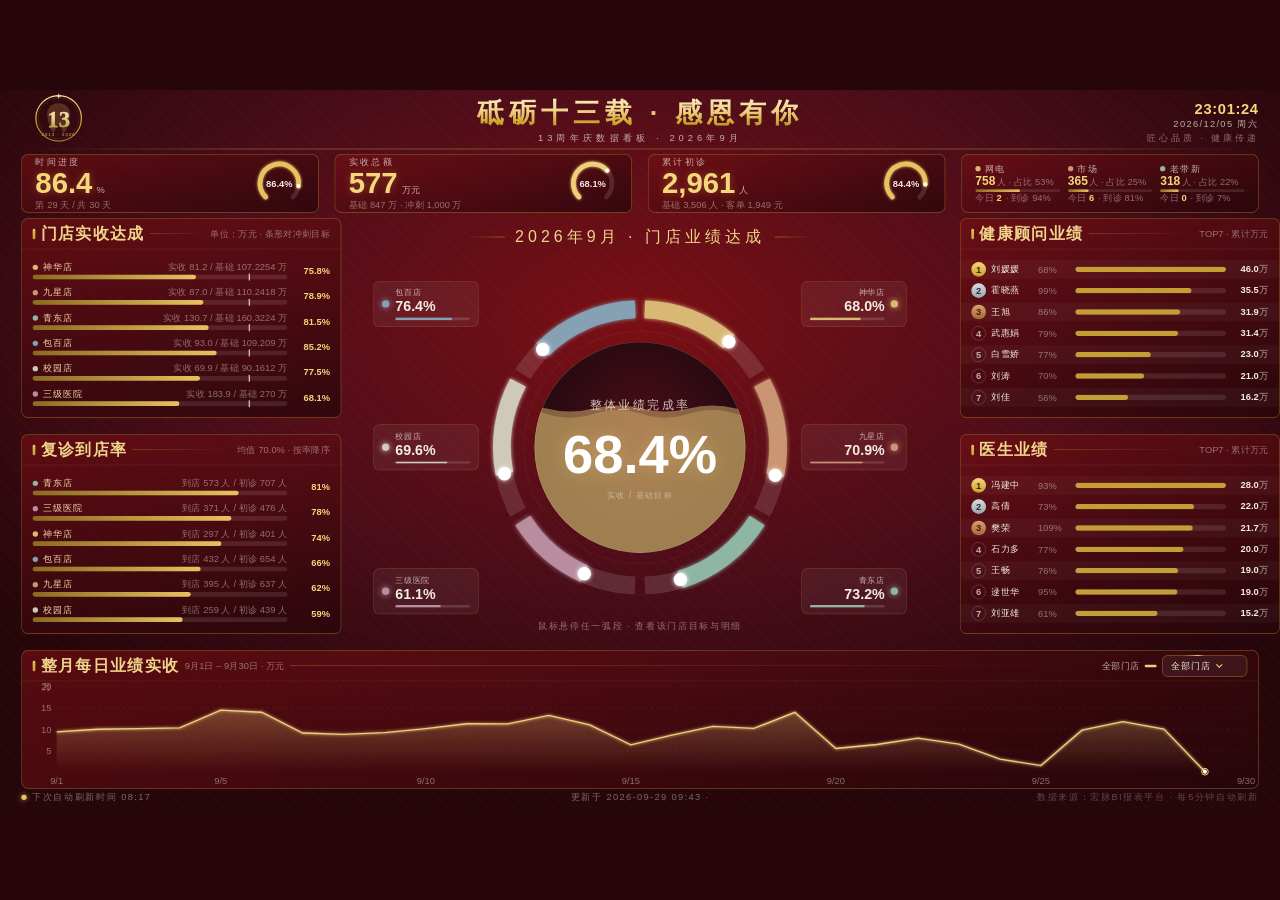
==== site/anniversary/index.html @ acb5a836 "chore: 静态资源版本号 bump 到 v=20260929" ====
<!doctype html>
<html lang="zh-CN" data-page-node-id="bNAlIa9GvkVpchiOoF7Fsz">
  <head data-page-node-id="pRcPVPCFBdSMMbLrFjeiWT">
    <meta charset="UTF-8" data-page-node-id="fTteCExekOCX3ANO8GNjdZ" />
    <meta name="viewport" content="width=device-width, initial-scale=1.0" data-page-node-id="JhB4ZAEZevLRiTJPF1NyBG" />
    <title>13周年庆数据看板 v2</title>
    <link rel="icon" href="data:," />
    <!--------------------------------------------------------------


  二、版式网格（设计像素，全部闭合）
    头部 88 ｜ KPI 行 96–184（4 卡 ×446 gap24）
    主区 192–816 三栏：左 480 / 中 800 / 右 480（gutter 48，边距 32）
       32+480+48+800+48+480+32 = 1920，中央列 560→1360，中心 = 960
    底部折线 840–1048 通栏 1856 ｜ 底边距 32

  三、亮度控制
    大面积底色走深红渐变（水球三色 ×0.78 → L*≈18~27），
    6 段弧统一降饱和到 L*≤70，禁止荧光色与大面积高饱和红。

  四、调试
    ?static=1 跳过入场动画直接呈现终态（截图核对用）
    ?hover=N  模拟悬停第 N 段弧（tooltip 核对用）
    ?beat=N   直接呈现第 N 次心跳后的数据态（建议与 static=1 同用）
    ?hbms=ms  心跳间隔覆盖（默认 300000 = 5 分钟，调试用短间隔）

  五、数据心跳（见 ⑫ 节）
    每 5 分钟 buildData(beat++) 全量重建数据模型并原地刷新：
    KPI / 渠道 chip / 中央水球（弧段+水位+主数字）/ 左右四面板 /
    底部折线，页面不重载。历史日序列固定，增长落在「今天」的
    数据点上；左下角有心跳指示器（倒计时 + 刷新闪烁）。
  ============================================================-->
        <link rel="stylesheet" href="css/style.css?v=20260929" />
  </head>
  <body data-page-node-id="v0FKEsf7Q6nRDLdoApuXJm">
    <div id="stage" data-page-node-id="kpHgrNEEkZe6PAno3AZiqG">
      <!-- ═══════════ Header ═══════════ -->
      <header id="hd" class="rv" data-page-node-id="wEYzkn5nYDAj5ljEAe1Y7S">
        <div class="logo" data-page-node-id="156GlCvEMHMHPoqrzs1CSF">
          <svg viewBox="0 0 180 150" data-page-node-id="gASNDZ9bTVkrAyyckmfHOM">
            <defs data-page-node-id="hqDiLdGtXwyyaEme4GPJWh">
              <linearGradient id="lgRing" x1="0" y1="0" x2="0" y2="1" data-page-node-id="lqxeYtdk4iewFhR3yDb2SH">
                <stop offset="0" stop-color="#fbe7a2" data-page-node-id="FFY9TI5BgzKePglZpI7jYK" />
                <stop offset="0.5" stop-color="#d4af37" data-page-node-id="RoODJLpOfjntsP8UMK7K4A" />
                <stop offset="1" stop-color="#9a7a24" data-page-node-id="HEvY9dDS5gaLxZupJrBT9t" />
              </linearGradient>
              <linearGradient id="lgNum" x1="0" y1="0" x2="0" y2="1" data-page-node-id="Ao8qt6Al73WwDt1gpRjUwL">
                <stop offset="0" stop-color="#fdf3cd" data-page-node-id="Ha32vFqB7SGn9soHdYtvfg" />
                <stop offset="0.45" stop-color="#f0d48a" data-page-node-id="dt03Z1TfhhpD5ZBrbN7TFr" />
                <stop offset="1" stop-color="#a87f1f" data-page-node-id="MylkIHC2j7ACWehBBXiNBk" />
              </linearGradient>
            </defs>
            <path
              d="M0 -28 C-16 -28 -24 -16 -21 -2 C-19 8 -15 26 -10 26 C-5 26 -7 12 0 12 C7 12 5 26 10 26 C15 26 19 8 21 -2 C24 -16 16 -28 0 -28 Z"
              transform="translate(90,72) scale(1.5)"
              fill="#e8c25f"
              opacity="0.2" data-page-node-id="RsiaJ8O6N65sGDhtilJ795"
            />
            <circle
              cx="90"
              cy="72"
              r="64"
              fill="none"
              stroke="url(#lgRing)"
              stroke-width="3.5" data-page-node-id="2CCHN2UXEv8PuBEjy0APqm"
            />
            <circle
              cx="90"
              cy="72"
              r="57"
              fill="none"
              stroke="rgba(212,175,55,0.35)"
              stroke-width="1" data-page-node-id="bCd5TjKRQrcUs7yGlWtTZC"
            />
            <text
              x="90"
              y="97"
              text-anchor="middle"
              font-size="64"
              font-weight="900"
              font-family="Bahnschrift, Microsoft YaHei"
              fill="#4a3608"
              transform="translate(0,2.5)" data-page-node-id="R2Y0nsFZqWWWNmogxF9ROb"
            >
              13
            </text>
            <text
              x="90"
              y="97"
              text-anchor="middle"
              font-size="64"
              font-weight="900"
              font-family="Bahnschrift, Microsoft YaHei"
              fill="url(#lgNum)"
              stroke="#fff8e1"
              stroke-width="0.8"
              paint-order="stroke" data-page-node-id="cmLNA8DesL4ARSBCl8cDCI"
            >
              13
            </text>
            <text
              x="90"
              y="121"
              text-anchor="middle"
              font-size="12"
              letter-spacing="3"
              fill="#e8c25f" data-page-node-id="w2LghVP4Pk8408AM7kDbOS"
            >
              2013 · 2026
            </text>
            <path
              d="M90 1.5 l2.2 5.6 5.6 2.2 -5.6 2.2 -2.2 5.6 -2.2 -5.6 -5.6 -2.2 5.6 -2.2 Z"
              fill="#fbe7a2" data-page-node-id="NrE1xtxqVkxlS9hG5zrr7q"
            />
          </svg>
        </div>
        <div class="title-wrap" data-page-node-id="9TCTEH1GL8MoABwhuIT3JK">
          <h1 data-page-node-id="tMiSZUa9S475jgxGeOnpzD">砥砺十三载 · 感恩有你</h1>
          <div class="subtitle" data-page-node-id="unRnWkU2URs4cFyrSFijpP">13周年庆数据看板 · 2026年9月</div>
        </div>
        <div class="clock" data-page-node-id="I2EozdVsNFKLFbrP7CSTph">
          <div class="t" id="clkTime" data-page-node-id="CklAXqz7jNYkuGRezKDurt">--:--:--</div>
          <div class="d" id="clkDate" data-page-node-id="HKp1TdW5JFSPURgOC2ITIA">————</div>
          <div class="slogan" data-page-node-id="g4IWigsaMyrBHXUSn34NM8">匠心品质 · 健康传递</div>
        </div>
      </header>
      <div class="h-sep" data-page-node-id="c2TKFTtrCtJGPuu5cIxSoY"></div>

      <!-- ═══════════ KPI 行 ═══════════ -->
      <section class="kpis" data-page-node-id="oSrQ1wHtikNl7rWVyhdjDN">
        <div class="kpi rv" data-page-node-id="SEYMCR4YmNM6E5nRwQ7IFp">
          <div class="kpi-l" data-page-node-id="44aorb51xL6MD6YPoZtlcz">
            <div class="kpi-label" data-page-node-id="V92zzAW6HuHXwulFekLh0v">时间进度</div>
            <div class="kpi-val" data-page-node-id="hyriNu5bZcucHpvpL2OOkM">
              <span class="num" id="vTime" data-page-node-id="tIEE3MougiuXbI8ZQb6H0s">0.0</span><span class="unit" data-page-node-id="O7dZuk6k6PlfmLgmGHEvLG">%</span>
            </div>
            <div class="kpi-sub" id="subTime" data-page-node-id="u6JN2mnEIhYJCzTOMCDFlZ">第 — 天 / 共 — 天</div>
          </div>
          <svg class="kpi-ring" id="rTime" viewBox="0 0 76 76" data-page-node-id="Ri1fY9IDdeKz1RI6IpJBEr"></svg>
        </div>
        <div class="kpi rv" data-page-node-id="xRi9tnBVwguL4xviL0JL0x">
          <div class="kpi-l" data-page-node-id="fzAci5xB72Cmhn3D7NAKaT">
            <div class="kpi-label" data-page-node-id="O5rpzulqEDu8IPt1yL2ZdE">实收总额</div>
            <div class="kpi-val" data-page-node-id="RCVx6vrJ17pDKSXDDdmLY9">
              <span class="num" id="vRev" data-page-node-id="InIMxo8T8QPRCyh5iJ6Ayt">0</span><span class="unit" data-page-node-id="SgshnPoZXCHpcYYE85dBF2">万元</span>
            </div>
            <div class="kpi-sub" id="subRev" data-page-node-id="TKbxoZFyBJaGhJ40QJAyX7">冲刺目标 — 万</div>
          </div>
          <svg class="kpi-ring" id="rRev" viewBox="0 0 76 76" data-page-node-id="Qpdsl4Wsvq7b8BEYaNRXwF"></svg>
        </div>
        <div class="kpi rv" data-page-node-id="KUwDDoYRsBBzJocgN3xbk4">
          <div class="kpi-l" data-page-node-id="MGHXHej9tQ5Hyuykaf9URP">
            <div class="kpi-label" data-page-node-id="w1z18vkmG5Nbth9sIqBwyG">累计初诊</div>
            <div class="kpi-val" data-page-node-id="rzB3d2FVG9kCjQAFVdoI1Y">
              <span class="num" id="vInit" data-page-node-id="fIbuGY6w7z44757RwI4yW1">0</span><span class="unit" data-page-node-id="ebtRX31nunjrN7MkISvLin">人</span>
            </div>
            <div class="kpi-sub" id="subInit" data-page-node-id="tzTCCbZm5sNMX1L8b9eey3">客单 — 元</div>
          </div>
          <svg class="kpi-ring" id="rInit" viewBox="0 0 76 76" data-page-node-id="oSgAc6CB6fNtqqdUA3VIWz"></svg>
        </div>
        <div class="kpi rv" data-page-node-id="k71qaQ9eMRFucWOAYcyMGH">
          <div class="kpi-ch" id="chChips" data-page-node-id="TKcTfXJ90g9bT6nKtFfv62"></div>
        </div>
      </section>

      <!-- ═══════════ 左栏 ═══════════ -->
      <section
        class="panel rv"
        id="pRev"
        style="left: 32px; top: 192px; width: 480px; height: 300px" data-page-node-id="0GzqxweOMjRgrN7YKevPSM"
      >
        <div class="panel-hd" data-page-node-id="Df7qdn8ugzR1t7VkyfmpOt">
          <h3 data-page-node-id="QozZiLu8bZZRKTjCXXU3ck">门店实收达成</h3>
          <span class="hline" data-page-node-id="J2i0PtmHDQrnvhUNHukCvz"></span>
          <span class="tag" data-page-node-id="NDKkVHRwoWOS1iuBsFXWVc">单位：万元 · 条形对冲刺目标</span>
        </div>
        <div class="sp-rows" id="rowsRev" data-page-node-id="oeGaWgf1RTmptFVPS90v6Z"></div>
      </section>

      <section
        class="panel rv"
        id="pRevisit"
        style="left: 32px; top: 516px; width: 480px; height: 300px" data-page-node-id="Tlr16npC2SKbjfgHqZH28j"
      >
        <div class="panel-hd" data-page-node-id="XFnaBUeVZULKzVKaM9sH7n">
          <h3 data-page-node-id="4meOhcFOpAJur4xcxxRGqE">复诊到店率</h3>
          <span class="hline" data-page-node-id="DszTDeYF3ndCC9vCzuFB1k"></span>
          <span class="tag" id="tagRevisit" data-page-node-id="RQ2RITb6IYQIkKLbBFJFOM">按率降序</span>
        </div>
        <div class="sp-rows" id="rowsRevisit" data-page-node-id="FMGkPWljnkzDIOqVaobHqA"></div>
      </section>

      <!-- ═══════════ 中央 Hero ═══════════ -->
      <section id="hero" class="rv" data-page-node-id="Hcs3Wq5IqEjFQoJsAtxybO">
        <div class="hero-title" data-page-node-id="udxcUdccvgz40KwyG94nmG">2026年9月 · 门店业绩达成</div>
        <div class="hero-mod" id="heroMod" data-page-node-id="NcHx9vvaZdOX4pXMR6fZUf">
          <svg class="ring" id="heroRing" viewBox="0 24 900 580" data-page-node-id="oFBfNDAOF6fg8EPbnggF1d">
            <defs data-page-node-id="ZAtBHWU98WgYOIvGdYzApS">
              <clipPath id="ballClip" data-page-node-id="X6okBjb4FM2zIkQ7PItKKB">
                <circle cx="450" cy="320" r="178" data-page-node-id="2mrOI5qwmlsTY9cdWhoBEP" />
              </clipPath>
              <filter id="hGlow" x="-40%" y="-40%" width="180%" height="180%" data-page-node-id="LojOhJ60jzLwtPDJQk8CR6">
                <feGaussianBlur stdDeviation="4" result="b" data-page-node-id="sptze4GtMtvLpn2lBLWI1O" />
                <feMerge data-page-node-id="SkjvAi6RWsoyPJ0UF1JC98">
                  <feMergeNode in="b" data-page-node-id="6s5okbFM1wypjGcMHVaaOy" />
                  <feMergeNode in="SourceGraphic" data-page-node-id="oB9EnSy4yF36ZLJp3sIxQe" />
                </feMerge>
              </filter>
              <radialGradient id="ballBg" cx="50%" cy="42%" r="70%" data-page-node-id="1hcQdPhzaAszTiyClJTl3r">
                <stop offset="0%" stop-color="#4d0d18" data-page-node-id="BKjk3cO8xQwqGWFoSQtGSM" />
                <stop offset="60%" stop-color="#2b0a12" data-page-node-id="6uZpT9dD517NbAIDmyNtKt" />
                <stop offset="100%" stop-color="#1c060c" data-page-node-id="WcJydUlnryiaqCZMZX0Ahf" />
              </radialGradient>
            </defs>

            <circle
              cx="450"
              cy="320"
              r="248"
              fill="none"
              stroke="rgba(255,255,255,0.05)"
              stroke-width="1" data-page-node-id="L2FaWi2UX9QwLi5fZzVYWK"
            />
            <g
              id="hTracks"
              fill="none"
              stroke-width="30"
              stroke-linecap="butt" data-page-node-id="16F74CI70Hz8lGDbiC1ARl"
            ></g>
            <g
              id="hProgress"
              fill="none"
              stroke-width="30"
              stroke-linecap="butt"
              filter="url(#hGlow)" data-page-node-id="XTuYBhTYVBFj40mw9bPC3D"
            ></g>
            <g id="hDots" data-page-node-id="F7JTJT2tn6gvTGutGUcLb0"></g>
            <g
              id="hHits"
              fill="none"
              stroke="transparent"
              stroke-width="52"
              stroke-linecap="butt" data-page-node-id="QHZ4kCTcOSt2P3NM7bZJow"
            ></g>

            <g clip-path="url(#ballClip)" data-page-node-id="ttIOl0gnBMeBeR1Yr37CqP">
              <circle cx="450" cy="320" r="178" fill="url(#ballBg)" data-page-node-id="DXxDqY4JIU6l09di5Br8qY" />
              <path
                class="wave wave2"
                id="hWave2"
                fill="rgba(217,184,118,0.30)" data-page-node-id="gbnCEguQdvYVyL05fw3IiQ"
              />
              <path
                class="wave wave1"
                id="hWave1"
                fill="rgba(240,207,122,0.45)" data-page-node-id="sbmvpVToEQyccxw8WA5EnU"
              />
              <circle
                cx="450"
                cy="320"
                r="178"
                fill="none"
                stroke="rgba(255,255,255,0.18)"
                stroke-width="2" data-page-node-id="Izxj37aIKlKDKiMkdtNV5G"
              />
            </g>

            <text
              id="hTitle"
              x="450"
              y="256"
              text-anchor="middle"
              fill="rgba(243,236,225,0.82)"
              font-size="20"
              letter-spacing="4" data-page-node-id="M8IrhxILRbvdKg6MKCFG0F"
            >
              整体业绩完成率
            </text>
            <text
              id="hPct"
              x="450"
              y="364"
              text-anchor="middle"
              fill="#ffffff"
              font-size="66"
              font-weight="bold"
              style="filter: drop-shadow(0 0 14px rgba(240, 207, 122, 0.35))" data-page-node-id="CIAla1GZfyE1LyfhWI1Vof"
            >
              0%
            </text>
            <text
              id="hSub"
              x="450"
              y="406"
              text-anchor="middle"
              fill="rgba(243,236,225,0.5)"
              font-size="14"
              letter-spacing="2" data-page-node-id="0GqUyPJaSjgS7rOAofabEU"
            >
              实收 / 基础目标
            </text>
            <circle
              cx="450"
              cy="320"
              r="196"
              fill="none"
              stroke="rgba(255,255,255,0.08)"
              stroke-width="1" data-page-node-id="HYSdoiNoFfucWOA3QdTG3E"
            />
          </svg>
          <div class="arc-tip" id="arcTip" data-page-node-id="xIo1mhSntoETWOtp1KP4oK"></div>
        </div>
        <div class="hero-note" data-page-node-id="3TYCyp9G5N9l7gcm4QKAZ9">鼠标悬停任一弧段 · 查看该门店目标与明细</div>
      </section>

      <!-- ═══════════ 右栏 ═══════════ -->
      <section
        class="panel rv"
        id="pConsult"
        style="left: 1440px; top: 192px; width: 480px; height: 300px" data-page-node-id="kRfCaFvjkXph3bc9i23jSs"
      >
        <div class="panel-hd" data-page-node-id="uOcdFUICFULbVEim69jLhf">
          <h3 data-page-node-id="PXQI3zoMDydTjfKYFMge5v">健康顾问业绩</h3>
          <span class="hline" data-page-node-id="BKbFTxDVNHv76pxE9Rf3qr"></span>
          <span class="tag" data-page-node-id="scFnl15bqPgjUEw5bwAO5I">TOP7 · 累计万元</span>
        </div>
        <div class="rk-rows" id="rowsConsult" data-page-node-id="eIhjYHHNaf2bXhnruvDbFs"></div>
      </section>

      <section
        class="panel rv"
        id="pDoctor"
        style="left: 1440px; top: 516px; width: 480px; height: 300px" data-page-node-id="PjST9TWZQzSukMxJgl08mK"
      >
        <div class="panel-hd" data-page-node-id="IjDSf5qnbT3bcYrxnxmnRA">
          <h3 data-page-node-id="Q0sSzF1gGajtAcdxzGbIRA">医生业绩</h3>
          <span class="hline" data-page-node-id="9EmBxb9q80FfxQWtfCSAIh"></span>
          <span class="tag" data-page-node-id="x02npfRNWDVHyEkIwSiJ5l">TOP7 · 累计万元</span>
        </div>
        <div class="rk-rows" id="rowsDoctor" data-page-node-id="4jyv3nmACCBaUFkffHQNrL"></div>
      </section>

      <!-- ═══════════ 底部折线 ═══════════ -->
      <section
        class="panel rv"
        id="pTrend"
        style="left: 32px; top: 840px; width: 1856px; height: 208px" data-page-node-id="0vVEOpzuJDFpRTDcBZBpus"
      >
        <div class="panel-hd" data-page-node-id="0Do9Z3sa4iosGv7Wi3I4Pn">
          <h3 data-page-node-id="aEbSErwdqdBNw5huFzG8uo">整月每日业绩实收</h3>
          <span class="tag" id="trendTag" data-page-node-id="qkWsZhy7rD6NC8gFIYkrT0">9月1日 – 9月30日 · 万元</span>
          <span class="hline" data-page-node-id="E5qyjyKikJUyTL5P7dfBNq"></span>
          <span class="tag" id="lgName" style="color: var(--text-sub)" data-page-node-id="DNN0VnadnUPq17GSUMQJMl"
            >全部门店</span
          >
          <span
            style="
              display: inline-block;
              width: 18px;
              height: 4px;
              border-radius: 2px;
              background: var(--line-main);
            " data-page-node-id="DnZOtBW0QsTjCo9zug98fi"
          ></span>
          <div class="select" id="sel" data-page-node-id="mPky8XGgjq62QeZ8cg4JF2">
            <button class="select-btn sheen" id="selBtn" data-page-node-id="VcsZkrGuGI9cWAqyZZph16">
              <span id="selLabel" data-page-node-id="FNW8sqfAJpyrdUid9Cm2lv">全部门店</span>
              <svg viewBox="0 0 10 10" data-page-node-id="2Itxf4RokqO64nHUTA0UFB">
                <path
                  d="M1 3 L5 7 L9 3"
                  fill="none"
                  stroke="#f0cf7a"
                  stroke-width="1.6"
                  stroke-linecap="round" data-page-node-id="0WIhmfEKo50cefiEE1xWHa"
                />
              </svg>
            </button>
            <ul class="select-menu" id="selMenu" data-page-node-id="Lcitea5kCge3CBSVG0zJC9"></ul>
          </div>
        </div>
        <div class="trend-body" data-page-node-id="cG6pEsfDe5LBg1e3n7ulFJ">
          <svg id="trendSvg" data-page-node-id="26MbuVXxDaZJH9LO3SY5Sa">
            <defs data-page-node-id="Ym4lP9vMdS1kbgvrJt8QYr">
              <linearGradient id="tArea" x1="0" y1="0" x2="0" y2="1" data-page-node-id="CGSwFTFG9pieTJiE4o4ysi">
                <stop
                  id="tAreaA"
                  offset="0"
                  stop-color="#f0cf7a"
                  stop-opacity="0.28" data-page-node-id="GfY665C3uBCvHJfMIhg0XG"
                />
                <stop
                  id="tAreaB"
                  offset="1"
                  stop-color="#f0cf7a"
                  stop-opacity="0" data-page-node-id="CfNCJsdbUtsSf3RWTNfHr6"
                />
              </linearGradient>
              <filter id="tGlow" x="-20%" y="-40%" width="140%" height="180%" data-page-node-id="AV3iCsUjQ5TwCaGWUB8ZP8">
                <feGaussianBlur stdDeviation="2.4" result="b" data-page-node-id="N2RRiYJb4iYTovp9GGWQFn" />
                <feMerge data-page-node-id="GhGwQ5WRP3zcCsj2wftdnC">
                  <feMergeNode in="b" data-page-node-id="gBF3PVzo3weOHr8WLMpaFK" />
                  <feMergeNode in="SourceGraphic" data-page-node-id="qMZjeOTNAG4ZfQhiV4lG2t" />
                </feMerge>
              </filter>
            </defs>
            <g id="tGrid" data-page-node-id="Mm6sNlXBqczanyQpGcY3i3"></g>
            <path id="lgArea" fill="url(#tArea)" data-page-node-id="NElzhacJCJGnJOndXfSOFE" />
            <path id="lgLine" data-page-node-id="5RSnTLFuE0Ce5NmSq2z3r3" />
            <circle class="pulse" id="lgPulse" r="5" data-page-node-id="AyLQ2JjmeXhxXYISbwHnlS" />
            <circle fill="#fff" id="lgEndDot" r="3.2" data-page-node-id="jD3NmXOrdC1bKDNkBvpAKp" />
            <line
              id="hoverLn"
              stroke="rgba(240,207,122,0.45)"
              stroke-dasharray="3 3"
              style="display: none" data-page-node-id="g2JiCguQGFcfdaEm6EHYqF"
            />
            <circle
              id="hoverDot"
              r="4"
              fill="#fff"
              stroke="#f0cf7a"
              stroke-width="2"
              style="display: none" data-page-node-id="dbmbgW9vb6hiutbLK3cIXc"
            />
            <rect id="hoverPad" fill="transparent" data-page-node-id="ONqfYV8zuojevLUThfpQrL" />
          </svg>
          <div class="tip" id="tip" data-page-node-id="GctQe5uvQMoGu9sw9JBTqr"></div>
        </div>
      </section>

      <div class="hb" id="hbBox" data-page-node-id="3hhycehBeJIC3UjBGNAcG8">
        <span class="hb-dot" data-page-node-id="Zt2YRKpWM0av7BPilP6weL"></span>
        <span id="hbText" data-page-node-id="6SQbtYVyIXeD9TjoJtU4ui"> 下次刷新时间 --:--</span>
      </div>
      <div class="foot-updated" id="footUpdated">更新于 --</div>
      <div class="foot-note" data-page-node-id="hqwaJQjd3VyY5kEyzMBYX4">
        数据来源：宏脉BI报表平台 · 每5分钟自动刷新
      </div>
    </div>

        <script src="js/data.js?v=20260929"></script>
    <script type="module" src="js/main.js?v=20260929"></script>
  </body>
</html>
---- site/anniversary/css/style.css ----
/* ══════════ ① 设计令牌 ══════════ */
      :root {
        /* 背景：水球三色整体压暗一档 */
        --bg-hi: #7a0f14;
        --bg-mid: #4c0d19;
        --bg-low: #26060b;
        /* 面板 */
        --panel-top: rgba(122, 15, 20, 0.6);
        --panel-bottom: rgba(38, 6, 11, 0.78);
        --panel-border: rgba(212, 175, 55, 0.38);
        /* 金色系 */
        --gold-num: #f5d67b;
        --gold-deep: #c9a227;
        --gold-line: #d4af37;
        /* 文字 */
        --text-main: #f3ece1;
        --text-sub: rgba(243, 236, 225, 0.72);
        --text-dim: rgba(243, 236, 225, 0.45);
        --track: rgba(255, 255, 255, 0.1);
        /* 进度条金渐变 */
        --bar-a: #8a6a1f;
        --bar-b: #e8c25f;
        --line-main: #f0cf7a;
        --num-font: "Bahnschrift", "Microsoft YaHei", sans-serif;
        /* ── 排版系统：字号 5 档 + 8 的倍数间距 ── */
        --t1: 66px; /* 巨数（JS 自动适配） */
        --t2: 44px; /* KPI 数值 */
        --t3: 24px; /* 面板标题 */
        --t4: 18px; /* 正文 */
        --t5: 14px; /* 辅助（最小字号，不得低于此值） */
        --sp-1: 8px;
        --sp-2: 16px;
        --sp-3: 24px;
        --sp-4: 32px;
        --hd-h: 46px; /* 面板头高 */
      }

      * {
        box-sizing: border-box;
        margin: 0;
        padding: 0;
      }
      html,
      body {
        width: 100%;
        height: 100%;
      }
      body {
        position: fixed;
        inset: 0;
        overflow: hidden;
        background: var(--bg-low);
        font-family: "Microsoft YaHei", "PingFang SC", sans-serif;
        color: var(--text-main);
        font-variant-numeric: tabular-nums;
      }

      /* ══════════ ② 舞台 ══════════ */
      #stage {
        position: absolute;
        left: 50%;
        top: 50%;
        width: 1920px;
        height: 1080px;
        transform: translate(-50%, -50%) scale(var(--s, 1));
        transform-origin: center center;
        background: radial-gradient(
          1200px 700px at 50% 32%,
          var(--bg-hi) 0%,
          var(--bg-mid) 55%,
          var(--bg-low) 100%
        );
        overflow: hidden;
      }
      #stage::before {
        content: "";
        position: absolute;
        inset: 0;
        background: repeating-linear-gradient(
          45deg,
          rgba(255, 255, 255, 0.014) 0 2px,
          transparent 2px 14px
        );
        pointer-events: none;
      }

      /* ══════════ ③ 通用面板 ══════════ */
      .panel {
        position: absolute;
        background: linear-gradient(
          165deg,
          var(--panel-top),
          var(--panel-bottom)
        );
        border: 1px solid var(--panel-border);
        border-radius: 10px;
      }
      .panel-hd {
        height: var(--hd-h);
        display: flex;
        align-items: center;
        gap: var(--sp-1);
        padding: 0 var(--sp-2);
        border-bottom: 1px solid rgba(212, 175, 55, 0.18);
      }
      .panel-hd::before {
        content: "";
        flex: none;
        width: 4px;
        height: var(--sp-2);
        border-radius: 2px;
        background: linear-gradient(180deg, #e8c25f, #c9a227);
      }
      .panel-hd h3 {
        flex: none;
        font-size: var(--t3);
        font-weight: 600;
        letter-spacing: 2px;
        color: #f0d48a;
        white-space: nowrap;
      }
      .panel-hd .hline {
        flex: 1;
        min-width: var(--sp-1);
        height: 1px;
        background: linear-gradient(
          90deg,
          rgba(212, 175, 55, 0.4),
          transparent
        );
      }
      .panel-hd .tag {
        flex: none;
        font-size: var(--t5);
        color: var(--text-dim);
        white-space: nowrap;
      }

      /* 入场：JS 逐个加 .in */
      .rv {
        opacity: 0;
        transform: translateY(14px);
      }
      .rv.in {
        opacity: 1;
        transform: none;
        transition:
          opacity 0.7s ease,
          transform 0.7s cubic-bezier(0.22, 0.9, 0.35, 1);
      }
      .noanim .rv {
        opacity: 1;
        transform: none;
        transition: none;
      }
      .noanim .sp-bar i,
      .noanim .rk-bar i,
      .noanim .chip-bar i {
        transition: none;
      }
      .noanim .pulse {
        animation: none;
        opacity: 0;
      }
      .noanim .select-btn::after {
        animation: none;
        display: none;
      }

      /* ══════════ ④ Header ══════════ */
      header {
        position: absolute;
        left: 0;
        top: 0;
        width: 100%;
        height: 88px;
      }
      .logo {
        position: absolute;
        left: var(--sp-4);
        top: 4px;
        width: 112px;
        height: 80px;
      }
      .logo svg {
        width: 100%;
        height: 100%;
        display: block;
      }
      .title-wrap {
        position: absolute;
        left: 200px;
        right: 200px;
        height: 88px;
        display: flex;
        flex-direction: column;
        align-items: center;
        justify-content: center;
        gap: 2px;
      }
      .title-wrap h1 {
        font-size: 40px;
        font-weight: 700;
        letter-spacing: 8px;
        background: linear-gradient(
          180deg,
          #fdf3cd 0%,
          #f0d48a 42%,
          #c9a227 78%,
          #9a7a24 100%
        );
        -webkit-background-clip: text;
        background-clip: text;
        color: transparent;
        white-space: nowrap;
      }
      .title-wrap .subtitle {
        font-size: var(--t5);
        letter-spacing: 6px;
        color: var(--text-sub);
        white-space: nowrap;
      }
      .clock {
        position: absolute;
        right: var(--sp-4);
        top: var(--sp-2);
        text-align: right;
        line-height: 1.4;
      }
      .clock .t {
        font: 600 22px var(--num-font);
        color: var(--gold-num);
        letter-spacing: 1px;
      }
      .clock .d {
        font-size: var(--t5);
        color: var(--text-sub);
        letter-spacing: 2px;
      }
      .clock .slogan {
        font-size: var(--t5);
        color: var(--text-dim);
        letter-spacing: 4px;
      }
      .h-sep {
        position: absolute;
        top: 88px;
        left: var(--sp-4);
        right: var(--sp-4);
        height: 1px;
        background: linear-gradient(
          90deg,
          transparent,
          rgba(212, 175, 55, 0.55) 18%,
          rgba(212, 175, 55, 0.55) 82%,
          transparent
        );
      }

      /* ══════════ ⑤ KPI 行 ══════════ */
      .kpis {
        position: absolute;
        left: var(--sp-4);
        top: 96px;
        width: 1856px;
        height: 88px;
        display: flex;
        gap: var(--sp-3);
      }
      .kpi {
        width: 446px;
        display: flex;
        align-items: center;
        gap: var(--sp-2);
        padding: 0 20px;
        background: linear-gradient(
          165deg,
          var(--panel-top),
          var(--panel-bottom)
        );
        border: 1px solid var(--panel-border);
        border-radius: 10px;
      }
      .kpi-l {
        flex: 1;
        min-width: 0;
        display: flex;
        flex-direction: column;
        gap: 0;
      }
      .kpi-label {
        font-size: var(--t5);
        color: var(--text-sub);
        letter-spacing: 3px;
        line-height: 18px;
      }
      .kpi-val {
        display: flex;
        align-items: baseline;
        gap: 6px;
        line-height: 46px;
        height: 46px; /* 定高：baseline 对齐的字形包络可达 54px，会把底部小字顶出卡片 */
      }
      .kpi-val .num {
        font: 700 var(--t2) var(--num-font);
        line-height: 46px; /* font 简写会把 line-height 重置为 normal(44px字号≈57px行高)，曾致卡内文字溢出边框 */
        color: var(--gold-num);
        text-shadow: 0 0 12px rgba(245, 180, 80, 0.32);
        white-space: nowrap;
      }
      .kpi-val .unit {
        font-size: var(--t5);
        color: var(--text-sub);
      }
      .kpi-sub {
        font-size: var(--t5);
        color: var(--text-dim);
        line-height: 18px;
        white-space: nowrap;
      }
      .kpi-ring {
        flex: none;
        width: 76px;
        height: 76px;
      }
      .kpi-ring .ring-txt {
        font: 700 var(--t5) var(--num-font);
        fill: var(--text-main);
      }

      /* 渠道卡：3 枚内联 chip */
      .kpi-ch {
        flex: 1;
        display: flex;
        gap: 12px;
      }
      .chip {
        flex: 1;
        min-width: 0;
        display: flex;
        flex-direction: column;
        gap: 0;
      }
      .chip-name {
        font-size: var(--t5);
        color: var(--text-sub);
        letter-spacing: 2px;
        line-height: 18px;
        display: flex;
        align-items: center;
        gap: 6px;
        white-space: nowrap;
      }
      .chip-name .dot {
        width: 8px;
        height: 8px;
        border-radius: 50%;
        flex: none;
      }
      .chip-val {
        font-size: var(--t5);
        color: var(--text-dim);
        line-height: 22px;
        white-space: nowrap;
        overflow: hidden;
        text-overflow: ellipsis;
      }
      .chip-val b {
        font: 700 var(--t4) var(--num-font);
        color: var(--gold-num);
        margin-right: 2px;
      }
      .chip-bar {
        height: 4px;
        border-radius: 2px;
        background: var(--track);
        overflow: hidden;
      }
      .chip-bar i {
        display: block;
        height: 100%;
        width: 0;
        border-radius: 2px;
        background: linear-gradient(90deg, var(--bar-a), var(--bar-b));
        transition: width 1.4s cubic-bezier(0.22, 0.9, 0.35, 1);
      }

      /* ══════════ ⑥ 左栏：门店行（2 行式，32px 闭合） ══════════ */
      .sp-rows {
        height: calc(100% - var(--hd-h));
        padding: var(--sp-2) 0;
        display: flex;
        flex-direction: column;
        gap: 6px;
      }
      .sp-row {
        flex: none;
        height: 32px;
        display: grid;
        grid-template-columns: 1fr 52px;
        grid-template-rows: 16px 7px;
        row-gap: 3px;
        column-gap: 12px;
        align-content: center;
        padding: 0 var(--sp-2);
      }
      .sp-l1 {
        grid-column: 1;
        grid-row: 1;
        display: flex;
        align-items: center;
        gap: var(--sp-1);
        min-width: 0;
      }
      .sp-l1 .dot {
        width: 8px;
        height: 8px;
        border-radius: 50%;
        flex: none;
      }
      .sp-name {
        flex: none;
        font-size: var(--t5);
        color: #f3d9a8;
        letter-spacing: 1px;
        white-space: nowrap;
      }
      .sp-meta {
        margin-left: auto;
        font-size: var(--t5);
        color: var(--text-dim);
        white-space: nowrap;
        overflow: hidden;
        text-overflow: ellipsis;
      }
      .sp-bar-wrap {
        grid-column: 1;
        grid-row: 2;
        position: relative;
        height: 7px;
      }
      .sp-bar {
        position: absolute;
        inset: 0;
        border-radius: 4px;
        background: var(--track);
      }
      .sp-bar i {
        position: absolute;
        left: 0;
        top: 0;
        height: 100%;
        width: 0;
        border-radius: 4px;
        background: linear-gradient(90deg, var(--bar-a), var(--bar-b));
        transition: width 1.6s cubic-bezier(0.22, 0.9, 0.35, 1);
      }
      /* 基础目标刻度：冲刺 = 基础 × 1.18 → 恒在 84.7% */
      .sp-bar .tick {
        position: absolute;
        left: 84.7%;
        top: -2px;
        width: 2px;
        height: 11px;
        background: rgba(255, 255, 255, 0.7);
        border-radius: 1px;
      }
      .sp-pct {
        grid-column: 2;
        grid-row: 1 / span 2;
        align-self: center;
        text-align: right;
        font: 700 var(--t5) var(--num-font);
        color: var(--gold-num);
        white-space: nowrap;
      }

      /* ══════════ ⑦ 右栏：排名行（28px 闭合） ══════════ */
      .rk-rows {
        height: calc(100% - var(--hd-h));
        padding: var(--sp-2) 0;
        display: flex;
        flex-direction: column;
        gap: 4px;
      }
      .rk-row {
        flex: none;
        height: 28px;
        display: grid;
        grid-template-columns: 22px 1fr 72px 56px;
        align-items: center;
        gap: var(--sp-1);
        padding: 0 var(--sp-2);
        border-radius: 6px;
      }
      .rk-row.has-store {
        grid-template-columns: 22px 62px 48px 1fr 56px;
      }
      .rk-row:nth-child(odd) {
        background: rgba(255, 255, 255, 0.03);
      }
      .rk-badge {
        width: 22px;
        height: 22px;
        border-radius: 50%;
        display: flex;
        align-items: center;
        justify-content: center;
        font: 600 var(--t5) var(--num-font);
        color: var(--text-sub);
        border: 1px solid rgba(255, 255, 255, 0.22);
      }
      .rk-badge.r1 {
        background: linear-gradient(180deg, #f5d67b, #c9a227);
        color: #3a2506;
        border: none;
      }
      .rk-badge.r2 {
        background: linear-gradient(180deg, #d9dde2, #9aa3ad);
        color: #2c3037;
        border: none;
      }
      .rk-badge.r3 {
        background: linear-gradient(180deg, #e0a06a, #a5653a);
        color: #3a220d;
        border: none;
      }
      .rk-name {
        font-size: var(--t5);
        color: var(--text-main);
        white-space: nowrap;
        overflow: hidden;
        text-overflow: ellipsis;
      }
      .rk-store {
        font-size: var(--t5);
        color: var(--text-dim);
        white-space: nowrap;
      }
      .rk-bar {
        height: 8px;
        border-radius: 4px;
        background: var(--track);
        overflow: hidden;
      }
      .rk-bar i {
        display: block;
        height: 100%;
        width: 0;
        border-radius: 4px;
        background: var(--c, var(--gold-line));
        opacity: 0.88;
        transition: width 1.4s cubic-bezier(0.22, 0.9, 0.35, 1);
      }
      .rk-val {
        font: 600 var(--t5) var(--num-font);
        color: var(--text-main);
        text-align: right;
        white-space: nowrap;
      }
      .rk-val small {
        font-size: var(--t5);
        color: var(--text-dim);
        margin-left: 1px;
      }

      /* ══════════ ⑧ 中央 Hero（参考图1 范式） ══════════ */
      #hero {
        position: absolute;
        left: 560px;
        top: 192px;
        width: 800px;
        height: 624px;
      }
      .hero-title {
        position: absolute;
        left: 0;
        right: 0;
        top: 12px;
        height: var(--sp-4);
        display: flex;
        align-items: center;
        justify-content: center;
        gap: var(--sp-2);
        font-size: var(--t3);
        letter-spacing: 6px;
        color: #f0d48a;
        white-space: nowrap;
      }
      .hero-title::before,
      .hero-title::after {
        content: "";
        width: 56px;
        height: 1px;
        background: linear-gradient(
          90deg,
          transparent,
          rgba(212, 175, 55, 0.7)
        );
      }
      .hero-title::after {
        transform: scaleX(-1);
      }
      .hero-mod {
        position: absolute;
        left: 0;
        right: 0;
        top: 81px;
        --u: 0.8889px;
      }
      .hero-mod svg.ring {
        width: 100%;
        height: auto;
        display: block;
      }
      .hero-note {
        position: absolute;
        left: 0;
        right: 0;
        top: 604px;
        height: var(--sp-2);
        text-align: center;
        font-size: var(--t5);
        color: var(--text-dim);
        letter-spacing: 2px;
        white-space: nowrap;
      }

      /* 左右门店标签（width / 字号走 --u，随模块等比缩放） */
      .store-label {
        position: absolute;
        display: flex;
        align-items: center;
        gap: calc(var(--u) * 10);
        width: calc(var(--u) * 178);
        padding: calc(var(--u) * 10) calc(var(--u) * 14);
        border-radius: calc(var(--u) * 10);
        background: rgba(255, 255, 255, 0.055);
        border: 1px solid rgba(212, 175, 55, 0.22);
        transform: translateY(-50%);
        transition:
          box-shadow 0.25s ease,
          border-color 0.25s ease,
          opacity 0.25s ease;
      }
      .store-label.left {
        left: 0;
      }
      .store-label.right {
        right: 0;
        flex-direction: row-reverse;
        text-align: right;
      }
      .store-label .dot {
        width: calc(var(--u) * 12);
        height: calc(var(--u) * 12);
        border-radius: 50%;
        flex: none;
        box-shadow: 0 0 calc(var(--u) * 10) currentColor;
      }
      .store-label .info {
        flex: 1;
        min-width: 0;
      }
      .store-label .name {
        font-size: calc(var(--u) * 14);
        color: var(--text-sub);
        letter-spacing: 1px;
        white-space: nowrap;
        overflow: hidden;
        text-overflow: ellipsis;
      }
      .store-label .pct {
        font-size: calc(var(--u) * 24);
        font-weight: bold;
        color: var(--text-main);
        line-height: 1.15;
        font-variant-numeric: tabular-nums;
      }
      .store-label .bar {
        margin-top: calc(var(--u) * 5);
        height: calc(var(--u) * 4);
        border-radius: calc(var(--u) * 2);
        background: rgba(255, 255, 255, 0.15);
        overflow: hidden;
      }
      .store-label .bar i {
        display: block;
        height: 100%;
        width: 0;
        border-radius: calc(var(--u) * 2);
        transition: width 1.6s cubic-bezier(0.22, 0.9, 0.35, 1);
      }
      /* 弧段 hover：高亮命中项，其余降亮 */
      .hero-mod.focus .store-label {
        opacity: 0.38;
      }
      .hero-mod.focus .store-label.on {
        opacity: 1;
        border-color: rgba(212, 175, 55, 0.65);
      }

      /* 波浪平移：整数波长 → 无缝循环 */
      .wave1 {
        animation: drift1 7s linear infinite;
      }
      .wave2 {
        animation: drift2 4.5s linear infinite;
      }
      @keyframes drift1 {
        from {
          transform: translateX(0);
        }
        to {
          transform: translateX(-160px);
        }
      }
      @keyframes drift2 {
        from {
          transform: translateX(-80px);
        }
        to {
          transform: translateX(0);
        }
      }
      .noanim .wave1,
      .noanim .wave2 {
        animation: none;
      }

      /* 弧段 hover tooltip */
      .arc-tip {
        position: absolute;
        display: none;
        pointer-events: none;
        transform: translate(-50%, -100%);
        background: rgba(24, 5, 9, 0.95);
        border: 1px solid rgba(212, 175, 55, 0.5);
        border-radius: var(--sp-1);
        padding: 12px var(--sp-2);
        font-size: var(--t5);
        line-height: 1.9;
        color: var(--text-main);
        white-space: nowrap;
        z-index: 20;
        box-shadow: 0 8px 26px rgba(0, 0, 0, 0.55);
      }
      .arc-tip b {
        color: var(--gold-num);
        font: 700 var(--t4) var(--num-font);
        margin-left: 4px;
      }
      .arc-tip .hd {
        display: flex;
        align-items: center;
        gap: 6px;
        color: var(--text-sub);
        letter-spacing: 2px;
        border-bottom: 1px solid rgba(212, 175, 55, 0.25);
        padding-bottom: 4px;
        margin-bottom: 4px;
      }
      .arc-tip .hd .dot {
        width: 8px;
        height: 8px;
        border-radius: 50%;
      }
      .arc-tip .col {
        color: var(--text-dim);
      }

      /* ══════════ ⑨ 底部折线 + 门店选择器 ══════════ */
      #pTrend {
        overflow: visible;
      }
      .trend-body {
        position: relative;
        height: calc(100% - var(--hd-h));
      }
      #trendSvg {
        display: block;
        width: 100%;
        height: 100%;
      }
      .axis-txt {
        font: var(--t5) var(--num-font);
        fill: var(--text-dim);
      }
      .grid-ln {
        stroke: rgba(255, 255, 255, 0.08);
        stroke-dasharray: 4 5;
      }
      #lgLine {
        fill: none;
        stroke: var(--line-main);
        stroke-width: 2;
        filter: url(#tGlow);
      }
      .pulse {
        fill: none;
        stroke: var(--line-main);
        stroke-width: 1.5;
        transform-box: fill-box;
        transform-origin: center;
        animation: pulse 2.2s ease-out infinite;
      }
      @keyframes pulse {
        0% {
          transform: scale(0.4);
          opacity: 0.9;
        }
        70% {
          transform: scale(2.4);
          opacity: 0;
        }
        100% {
          transform: scale(2.4);
          opacity: 0;
        }
      }
      .tip {
        position: absolute;
        display: none;
        pointer-events: none;
        background: rgba(24, 5, 9, 0.94);
        border: 1px solid rgba(212, 175, 55, 0.5);
        border-radius: var(--sp-1);
        padding: var(--sp-1) 12px;
        font-size: var(--t5);
        line-height: 1.8;
        color: var(--text-main);
        white-space: nowrap;
        z-index: 30;
      }
      .tip b {
        color: var(--gold-num);
        font: 600 var(--t5) var(--num-font);
      }

      .select {
        position: relative;
        z-index: 40;
      }
      .select-btn {
        position: relative;
        display: flex;
        align-items: center;
        gap: var(--sp-1);
        height: var(--sp-4);
        padding: 0 12px;
        min-width: 128px;
        background: rgba(255, 255, 255, 0.06);
        border: 1px solid rgba(212, 175, 55, 0.45);
        border-radius: var(--sp-1);
        color: var(--text-main);
        font-size: var(--t5);
        font-family: inherit;
        letter-spacing: 1px;
        cursor: pointer;
      }
      .select-btn:hover {
        background: rgba(255, 255, 255, 0.1);
      }
      .select-btn svg {
        width: 10px;
        height: 10px;
        transition: transform 0.25s;
      }
      .select.open .select-btn svg {
        transform: rotate(180deg);
      }
      @property --ang {
        syntax: "<angle>";
        inherits: false;
        initial-value: 0deg;
      }
      .select.open .select-btn::after,
      .select-btn.sheen::after {
        content: "";
        position: absolute;
        inset: -2px;
        border-radius: 10px;
        padding: 1.5px;
        background: conic-gradient(
          from var(--ang),
          transparent 0deg 295deg,
          rgba(240, 207, 122, 0.9) 325deg,
          transparent 360deg
        );
        -webkit-mask:
          linear-gradient(#000 0 0) content-box,
          linear-gradient(#000 0 0);
        -webkit-mask-composite: xor;
        mask:
          linear-gradient(#000 0 0) content-box,
          linear-gradient(#000 0 0);
        mask-composite: exclude;
        animation: sheen 3.2s linear infinite;
        pointer-events: none;
      }
      @keyframes sheen {
        to {
          --ang: 360deg;
        }
      }
      .select-menu {
        position: absolute;
        right: 0;
        bottom: calc(100% + var(--sp-1));
        min-width: 148px;
        list-style: none;
        background: rgba(30, 7, 12, 0.96);
        border: 1px solid rgba(212, 175, 55, 0.45);
        border-radius: 10px;
        padding: 6px;
        display: none;
        box-shadow: 0 10px 30px rgba(0, 0, 0, 0.5);
      }
      .select.open .select-menu {
        display: block;
      }
      .select-menu li {
        display: flex;
        align-items: center;
        gap: var(--sp-1);
        padding: var(--sp-1) 10px;
        border-radius: 7px;
        font-size: var(--t5);
        color: var(--text-sub);
        cursor: pointer;
        transition: 0.3s;
      }
      .select-menu li:hover {
        background: rgba(212, 175, 55, 0.16);
        color: var(--text-main);
      }
      .select-menu:hover li:not(:hover) {
        filter: blur(1.2px);
        opacity: 0.55;
        transform: scale(0.97);
      }
      .select-menu li.cur {
        color: var(--gold-num);
      }
      .select-menu .dot {
        width: 9px;
        height: 9px;
        border-radius: 50%;
        flex: none;
      }
      .select-menu li.all .dot {
        background: var(--line-main);
      }

      .foot-note {
        position: absolute;
        right: var(--sp-4);
        bottom: 10px;
        font-size: var(--t5);
        letter-spacing: 2px;
        color: rgba(243, 236, 225, 0.28);
      }

      /* ══════════ ⑩ 数据心跳指示器（左下角） ══════════ */
      .hb {
        position: absolute;
        left: var(--sp-4);
        bottom: 10px;
        display: flex;
        align-items: center;
        gap: var(--sp-1);
        font-size: var(--t5);
        letter-spacing: 2px;
        color: rgba(243, 236, 225, 0.42);
      }
      .hb-dot {
        flex: none;
        width: 8px;
        height: 8px;
        border-radius: 50%;
        background: #e8c25f;
        box-shadow: 0 0 8px rgba(232, 194, 95, 0.75);
        animation: hbBreath 2.6s ease-in-out infinite;
      }
      .hb.flash .hb-dot {
        animation: hbFlash 1.1s ease-out;
      }
      .hb.flash #hbText {
        color: var(--gold-num);
      }
      #hbText {
        transition: color 1.2s ease;
      }
      @keyframes hbBreath {
        0%,
        100% {
          opacity: 0.4;
        }
        50% {
          opacity: 1;
        }
      }
      @keyframes hbFlash {
        0% {
          transform: scale(1);
          box-shadow: 0 0 4px rgba(232, 194, 95, 0.6);
        }
        22% {
          transform: scale(1.9);
          box-shadow: 0 0 18px rgba(255, 232, 160, 1);
        }
        100% {
          transform: scale(1);
          box-shadow: 0 0 8px rgba(232, 194, 95, 0.75);
        }
      }
      .noanim .hb-dot {
        animation: none;
        opacity: 0.9;
      }
      /* 心跳刷新时排序列轻淡入 */
      .bfade {
        animation: bfade 0.5s ease;
      }
      @keyframes bfade {
        from {
          opacity: 0.45;
        }
        to {
          opacity: 1;
        }
      }

      /* ══════════ 更新时间（数据来源时间戳，页面最底部中央） ══════════ */
      .foot-updated {
        position: absolute;
        left: 50%;
        bottom: 10px;
        transform: translateX(-50%);
        font-size: var(--t5);
        letter-spacing: 2px;
        color: rgba(243, 236, 225, 0.42);
        white-space: nowrap;
      }
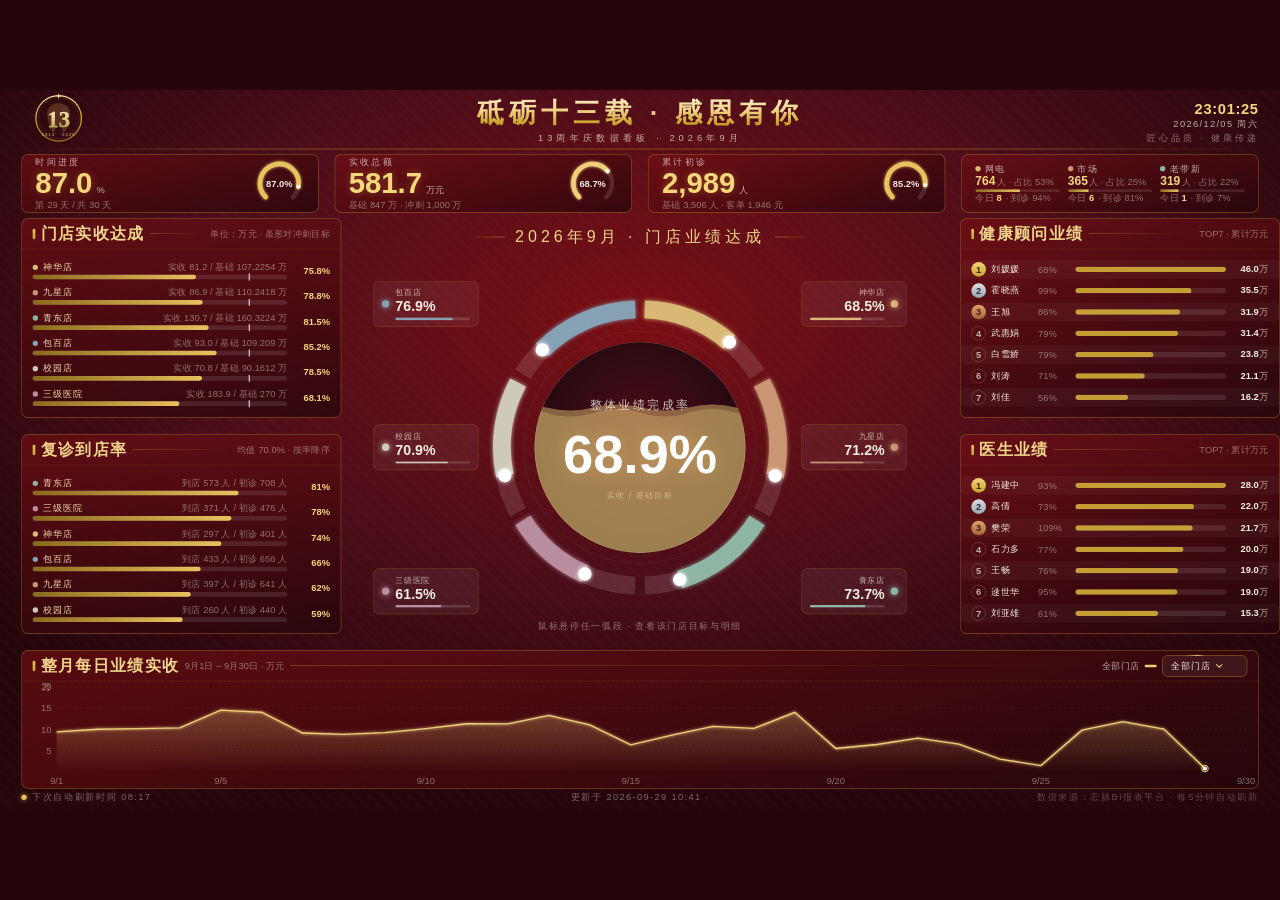
==== commit 2ba14483: "feat: 弧段tooltip改为初诊完成率并新增平均单休行" ====
--- a/site/anniversary/index.html
+++ b/site/anniversary/index.html
@@ -30,7 +30,7 @@
     底部折线，页面不重载。历史日序列固定，增长落在「今天」的
     数据点上；左下角有心跳指示器（倒计时 + 刷新闪烁）。
   ============================================================-->
-        <link rel="stylesheet" href="css/style.css?v=20260929" />
+        <link rel="stylesheet" href="css/style.css?v=20260929-2" />
   </head>
   <body data-page-node-id="v0FKEsf7Q6nRDLdoApuXJm">
     <div id="stage" data-page-node-id="kpHgrNEEkZe6PAno3AZiqG">
@@ -438,7 +438,7 @@
       </div>
     </div>
 
-        <script src="js/data.js?v=20260929"></script>
-    <script type="module" src="js/main.js?v=20260929"></script>
+        <script src="js/data.js?v=20260929-2"></script>
+    <script type="module" src="js/main.js?v=20260929-2"></script>
   </body>
 </html>
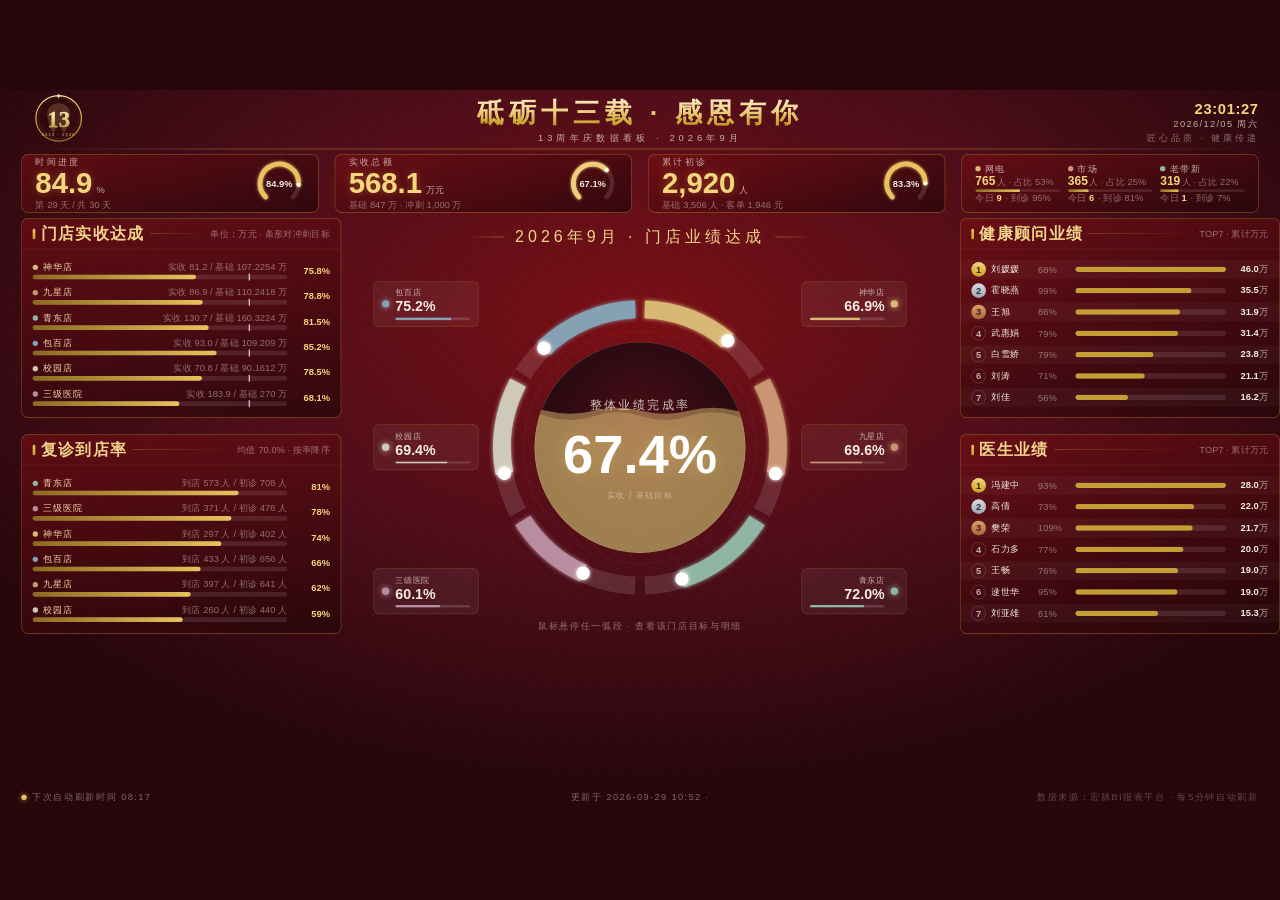
==== commit 52166271: "chore: 版本号 bump v=20260929-3" ====
--- a/site/anniversary/index.html
+++ b/site/anniversary/index.html
@@ -30,7 +30,7 @@
     底部折线，页面不重载。历史日序列固定，增长落在「今天」的
     数据点上；左下角有心跳指示器（倒计时 + 刷新闪烁）。
   ============================================================-->
-        <link rel="stylesheet" href="css/style.css?v=20260929-2" />
+        <link rel="stylesheet" href="css/style.css?v=20260929-3" />
   </head>
   <body data-page-node-id="v0FKEsf7Q6nRDLdoApuXJm">
     <div id="stage" data-page-node-id="kpHgrNEEkZe6PAno3AZiqG">
@@ -438,7 +438,7 @@
       </div>
     </div>
 
-        <script src="js/data.js?v=20260929-2"></script>
-    <script type="module" src="js/main.js?v=20260929-2"></script>
+        <script src="js/data.js?v=20260929-3"></script>
+    <script type="module" src="js/main.js?v=20260929-3"></script>
   </body>
 </html>
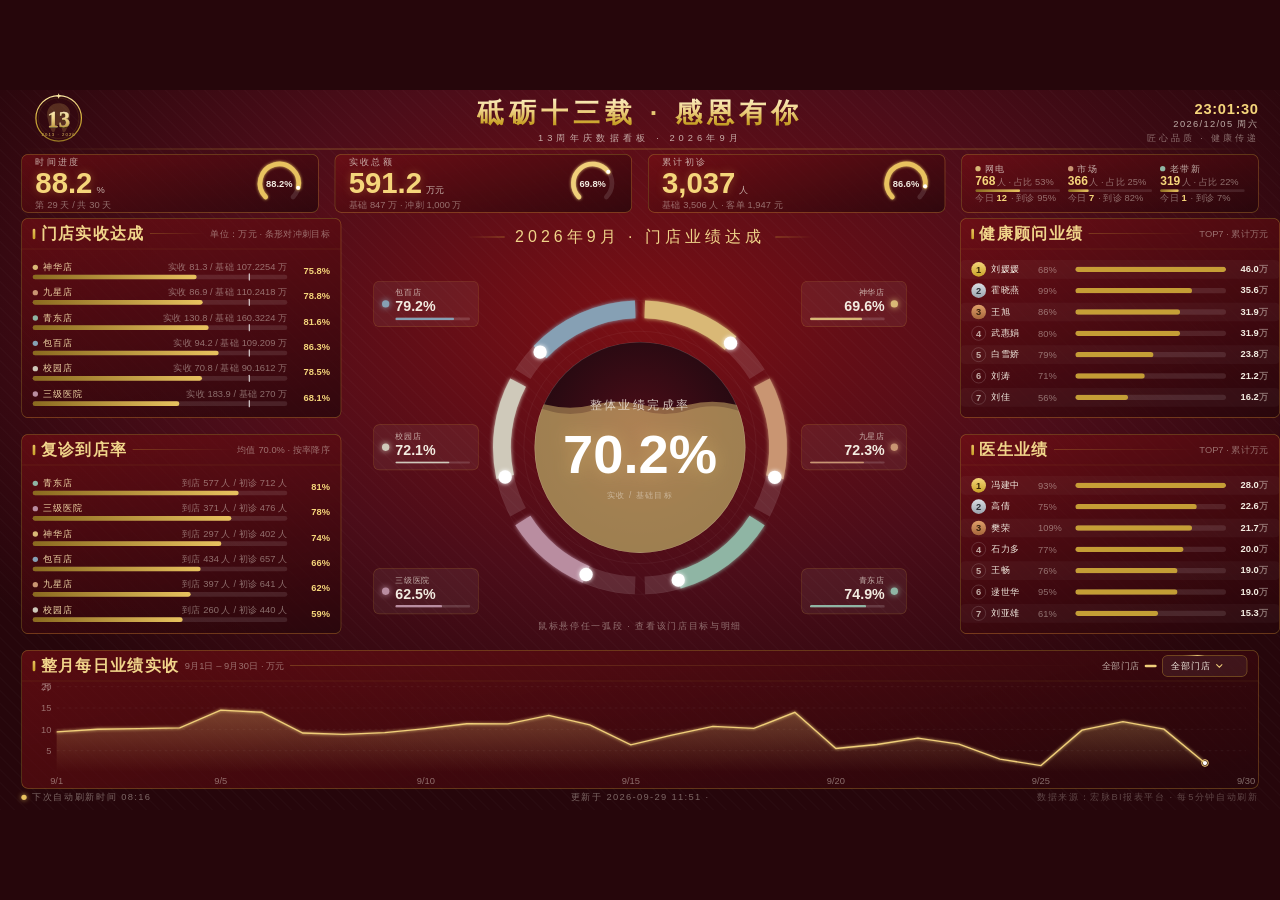
==== commit e6c33c3b: "feat: 曲线今日点取门店表今日业绩;每日业绩拆独立工作流每天凌晨2点抓一次" ====
--- a/site/anniversary/index.html
+++ b/site/anniversary/index.html
@@ -30,7 +30,7 @@
     底部折线，页面不重载。历史日序列固定，增长落在「今天」的
     数据点上；左下角有心跳指示器（倒计时 + 刷新闪烁）。
   ============================================================-->
-        <link rel="stylesheet" href="css/style.css?v=20260929-3" />
+        <link rel="stylesheet" href="css/style.css?v=20260929-4" />
   </head>
   <body data-page-node-id="v0FKEsf7Q6nRDLdoApuXJm">
     <div id="stage" data-page-node-id="kpHgrNEEkZe6PAno3AZiqG">
@@ -438,7 +438,7 @@
       </div>
     </div>
 
-        <script src="js/data.js?v=20260929-3"></script>
-    <script type="module" src="js/main.js?v=20260929-3"></script>
+        <script src="js/data.js?v=20260929-4"></script>
+    <script type="module" src="js/main.js?v=20260929-4"></script>
   </body>
 </html>
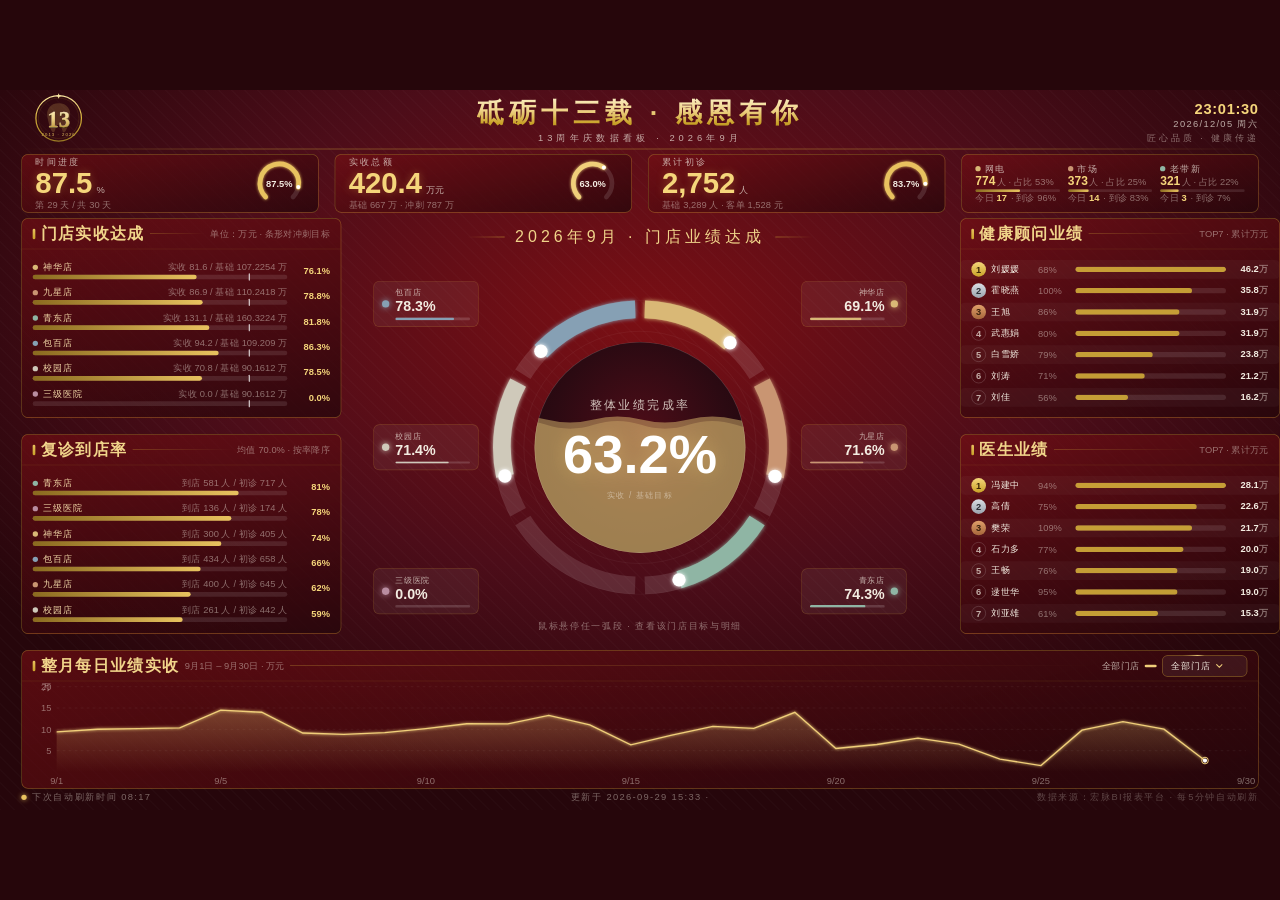
==== commit 9f59d6f0: "feat: 三级医院弧段接入BI门店表「医院」真实数据(原名/别名双向兼容,撤占位)" ====
--- a/site/anniversary/index.html
+++ b/site/anniversary/index.html
@@ -30,7 +30,7 @@
     底部折线，页面不重载。历史日序列固定，增长落在「今天」的
     数据点上；左下角有心跳指示器（倒计时 + 刷新闪烁）。
   ============================================================-->
-        <link rel="stylesheet" href="css/style.css?v=20260929-4" />
+        <link rel="stylesheet" href="css/style.css?v=20260929-5" />
   </head>
   <body data-page-node-id="v0FKEsf7Q6nRDLdoApuXJm">
     <div id="stage" data-page-node-id="kpHgrNEEkZe6PAno3AZiqG">
@@ -438,7 +438,7 @@
       </div>
     </div>
 
-        <script src="js/data.js?v=20260929-4"></script>
-    <script type="module" src="js/main.js?v=20260929-4"></script>
+        <script src="js/data.js?v=20260929-5"></script>
+    <script type="module" src="js/main.js?v=20260929-5"></script>
   </body>
 </html>
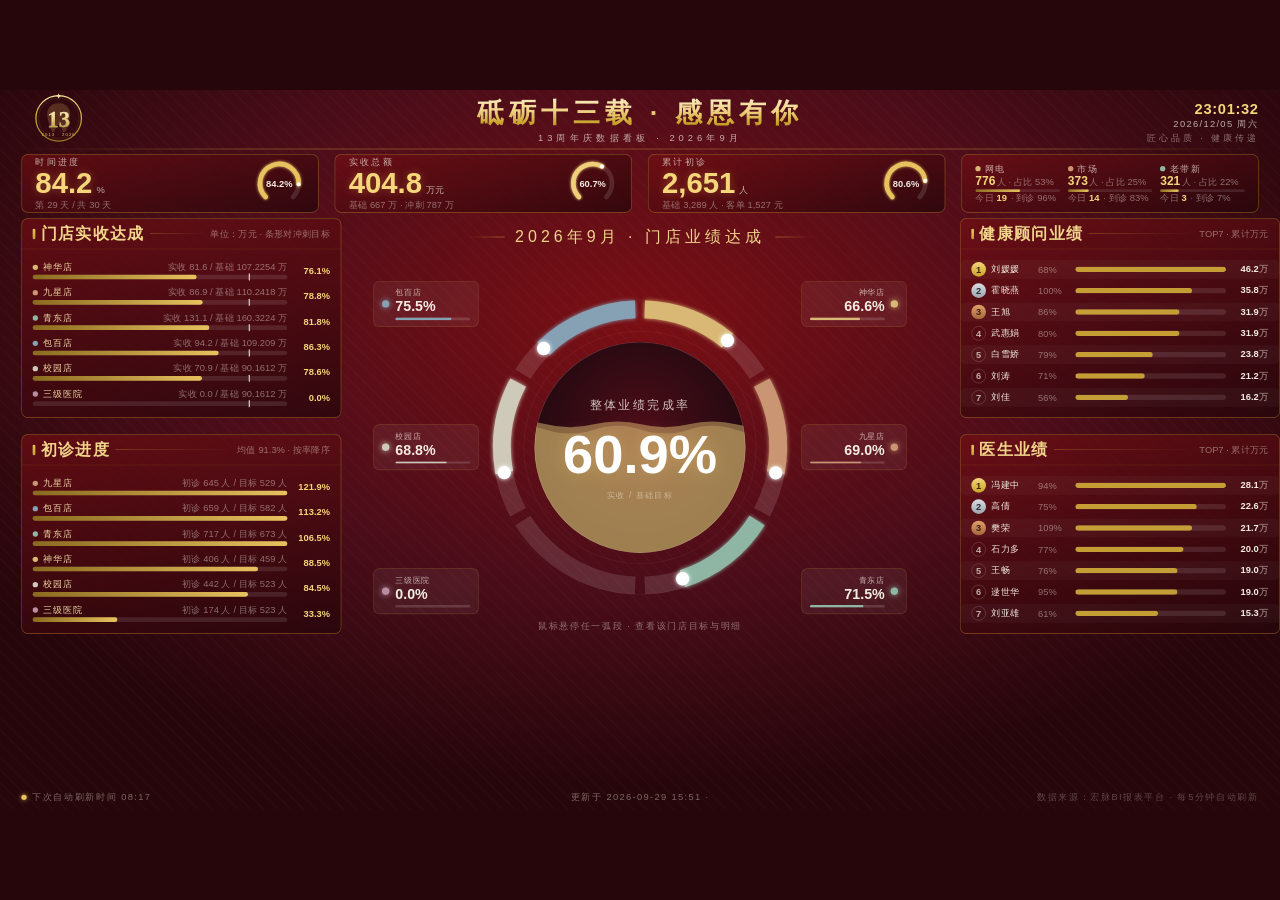
==== commit c361ba75: "feat: 左栏「复诊到店率」改为「初诊进度」,数据用BI原生初诊到诊/初诊目标/初诊完成率" ====
--- a/site/anniversary/index.html
+++ b/site/anniversary/index.html
@@ -30,7 +30,7 @@
     底部折线，页面不重载。历史日序列固定，增长落在「今天」的
     数据点上；左下角有心跳指示器（倒计时 + 刷新闪烁）。
   ============================================================-->
-        <link rel="stylesheet" href="css/style.css?v=20260929-5" />
+        <link rel="stylesheet" href="css/style.css?v=20260929-6" />
   </head>
   <body data-page-node-id="v0FKEsf7Q6nRDLdoApuXJm">
     <div id="stage" data-page-node-id="kpHgrNEEkZe6PAno3AZiqG">
@@ -183,7 +183,7 @@
         style="left: 32px; top: 516px; width: 480px; height: 300px" data-page-node-id="Tlr16npC2SKbjfgHqZH28j"
       >
         <div class="panel-hd" data-page-node-id="XFnaBUeVZULKzVKaM9sH7n">
-          <h3 data-page-node-id="4meOhcFOpAJur4xcxxRGqE">复诊到店率</h3>
+          <h3 data-page-node-id="4meOhcFOpAJur4xcxxRGqE">初诊进度</h3>
           <span class="hline" data-page-node-id="DszTDeYF3ndCC9vCzuFB1k"></span>
           <span class="tag" id="tagRevisit" data-page-node-id="RQ2RITb6IYQIkKLbBFJFOM">按率降序</span>
         </div>
@@ -438,7 +438,7 @@
       </div>
     </div>
 
-        <script src="js/data.js?v=20260929-5"></script>
-    <script type="module" src="js/main.js?v=20260929-5"></script>
+        <script src="js/data.js?v=20260929-6"></script>
+    <script type="module" src="js/main.js?v=20260929-6"></script>
   </body>
 </html>
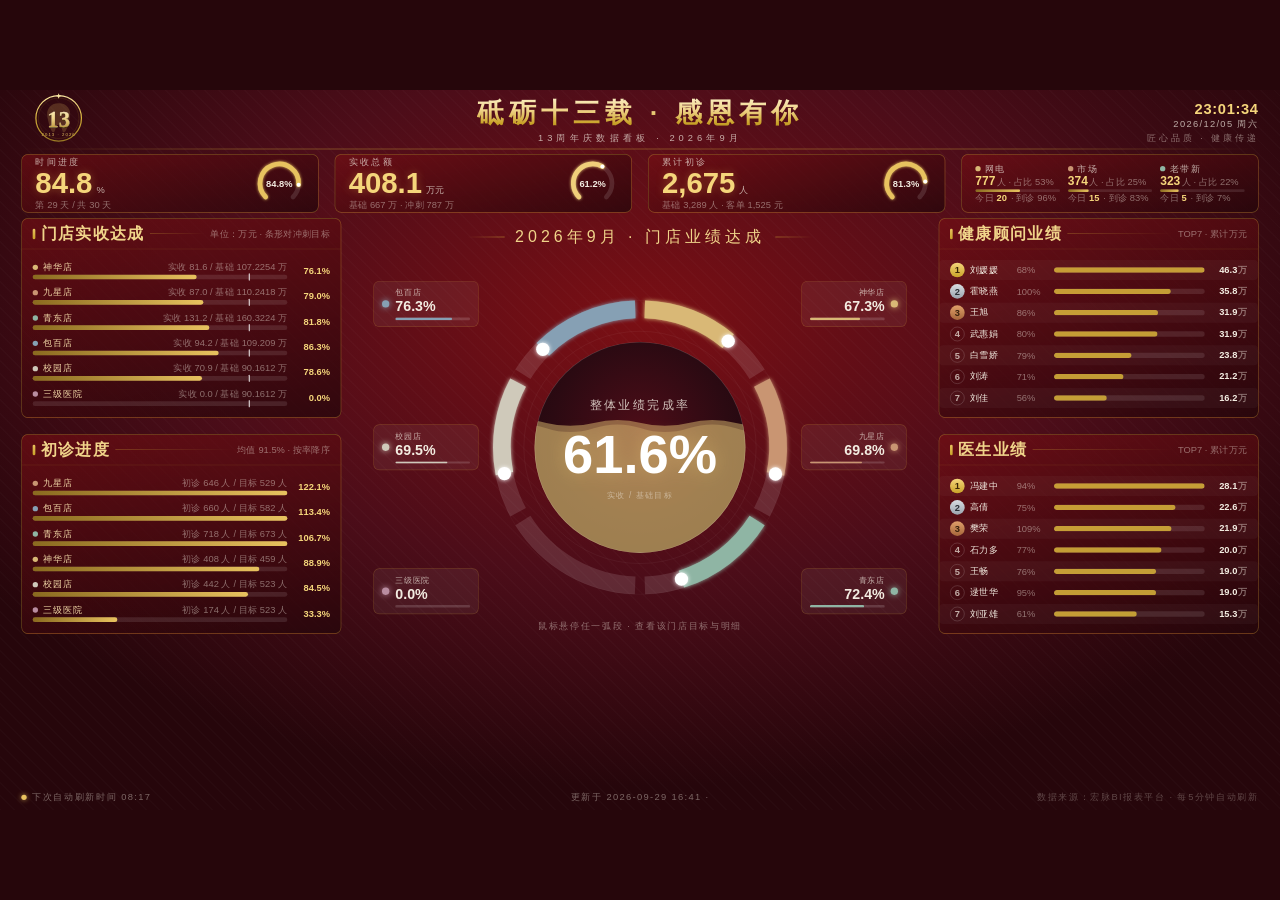
==== commit 6cd5053b: "fix: 右栏面板贴边(右边距0)改为1408与左边距32对称;右栏行高28→30与左栏视觉规格一致" ====
--- a/site/anniversary/index.html
+++ b/site/anniversary/index.html
@@ -30,7 +30,7 @@
     底部折线，页面不重载。历史日序列固定，增长落在「今天」的
     数据点上；左下角有心跳指示器（倒计时 + 刷新闪烁）。
   ============================================================-->
-        <link rel="stylesheet" href="css/style.css?v=20260929-6" />
+        <link rel="stylesheet" href="css/style.css?v=20260929-7" />
   </head>
   <body data-page-node-id="v0FKEsf7Q6nRDLdoApuXJm">
     <div id="stage" data-page-node-id="kpHgrNEEkZe6PAno3AZiqG">
@@ -317,7 +317,7 @@
       <section
         class="panel rv"
         id="pConsult"
-        style="left: 1440px; top: 192px; width: 480px; height: 300px" data-page-node-id="kRfCaFvjkXph3bc9i23jSs"
+        style="left: 1408px; top: 192px; width: 480px; height: 300px" data-page-node-id="kRfCaFvjkXph3bc9i23jSs"
       >
         <div class="panel-hd" data-page-node-id="uOcdFUICFULbVEim69jLhf">
           <h3 data-page-node-id="PXQI3zoMDydTjfKYFMge5v">健康顾问业绩</h3>
@@ -330,7 +330,7 @@
       <section
         class="panel rv"
         id="pDoctor"
-        style="left: 1440px; top: 516px; width: 480px; height: 300px" data-page-node-id="PjST9TWZQzSukMxJgl08mK"
+        style="left: 1408px; top: 516px; width: 480px; height: 300px" data-page-node-id="PjST9TWZQzSukMxJgl08mK"
       >
         <div class="panel-hd" data-page-node-id="IjDSf5qnbT3bcYrxnxmnRA">
           <h3 data-page-node-id="Q0sSzF1gGajtAcdxzGbIRA">医生业绩</h3>
@@ -438,7 +438,7 @@
       </div>
     </div>
 
-        <script src="js/data.js?v=20260929-6"></script>
-    <script type="module" src="js/main.js?v=20260929-6"></script>
+        <script src="js/data.js?v=20260929-7"></script>
+    <script type="module" src="js/main.js?v=20260929-7"></script>
   </body>
 </html>
--- a/site/anniversary/css/style.css
+++ b/site/anniversary/css/style.css
@@ -482,11 +482,13 @@
         padding: var(--sp-2) 0;
         display: flex;
         flex-direction: column;
-        gap: 4px;
+        /* gap 2 + 行高 30：7 行正好填满容器(254px)，与左栏 32px 行视觉规格一致。
+           曾经是 28px 行 + gap 4（没填满），且比左栏小一圈，看板上左右不对称。 */
+        gap: 2px;
       }
       .rk-row {
         flex: none;
-        height: 28px;
+        height: 30px;
         display: grid;
         grid-template-columns: 22px 1fr 72px 56px;
         align-items: center;
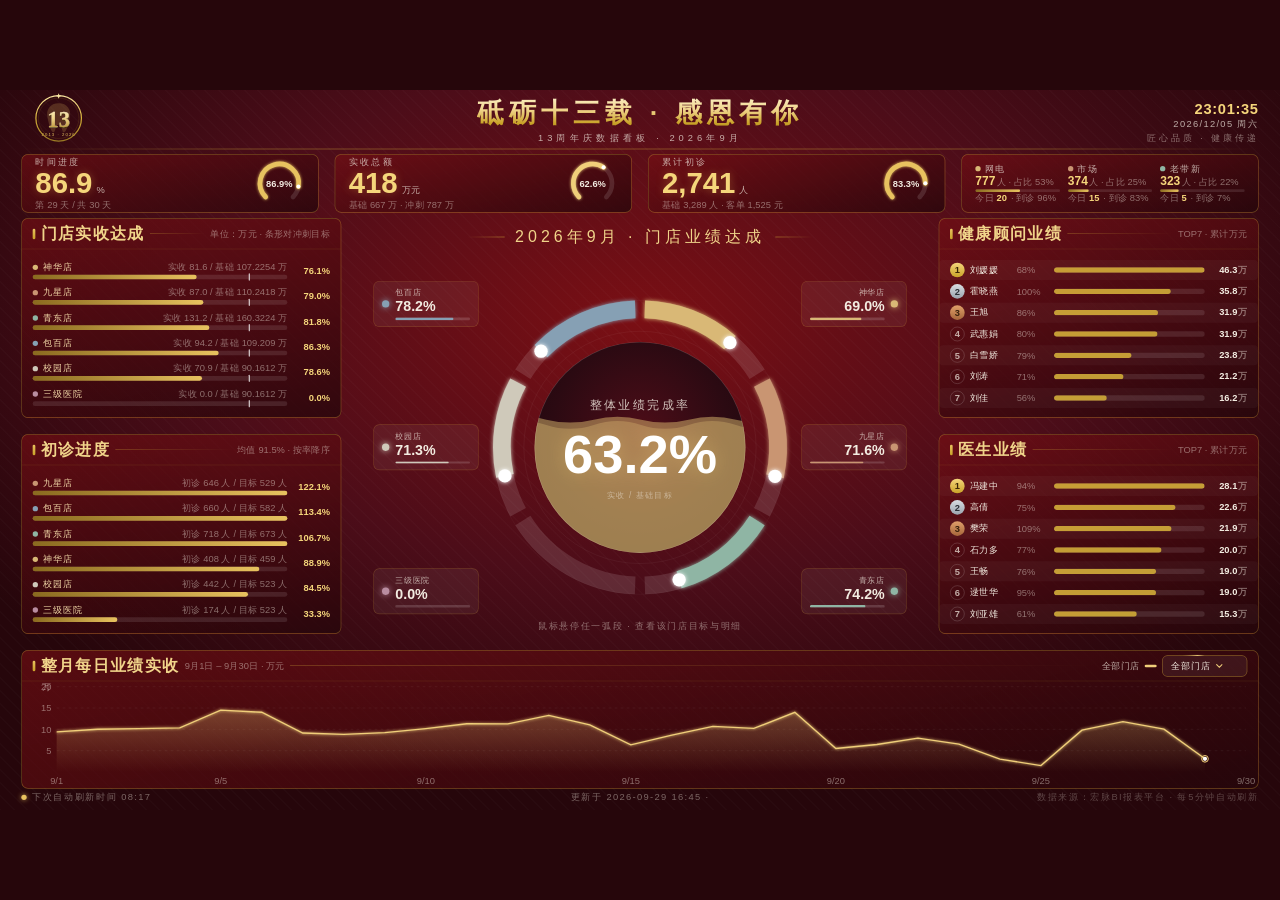
==== commit 5b09ad2c: "fix: 站点根入口同步右栏对称性修改(left 1440->1408), bump v=20260929-8" ====
--- a/site/anniversary/index.html
+++ b/site/anniversary/index.html
@@ -30,7 +30,7 @@
     底部折线，页面不重载。历史日序列固定，增长落在「今天」的
     数据点上；左下角有心跳指示器（倒计时 + 刷新闪烁）。
   ============================================================-->
-        <link rel="stylesheet" href="css/style.css?v=20260929-7" />
+        <link rel="stylesheet" href="css/style.css?v=20260929-8" />
   </head>
   <body data-page-node-id="v0FKEsf7Q6nRDLdoApuXJm">
     <div id="stage" data-page-node-id="kpHgrNEEkZe6PAno3AZiqG">
@@ -438,7 +438,7 @@
       </div>
     </div>
 
-        <script src="js/data.js?v=20260929-7"></script>
-    <script type="module" src="js/main.js?v=20260929-7"></script>
+        <script src="js/data.js?v=20260929-8"></script>
+    <script type="module" src="js/main.js?v=20260929-8"></script>
   </body>
 </html>
